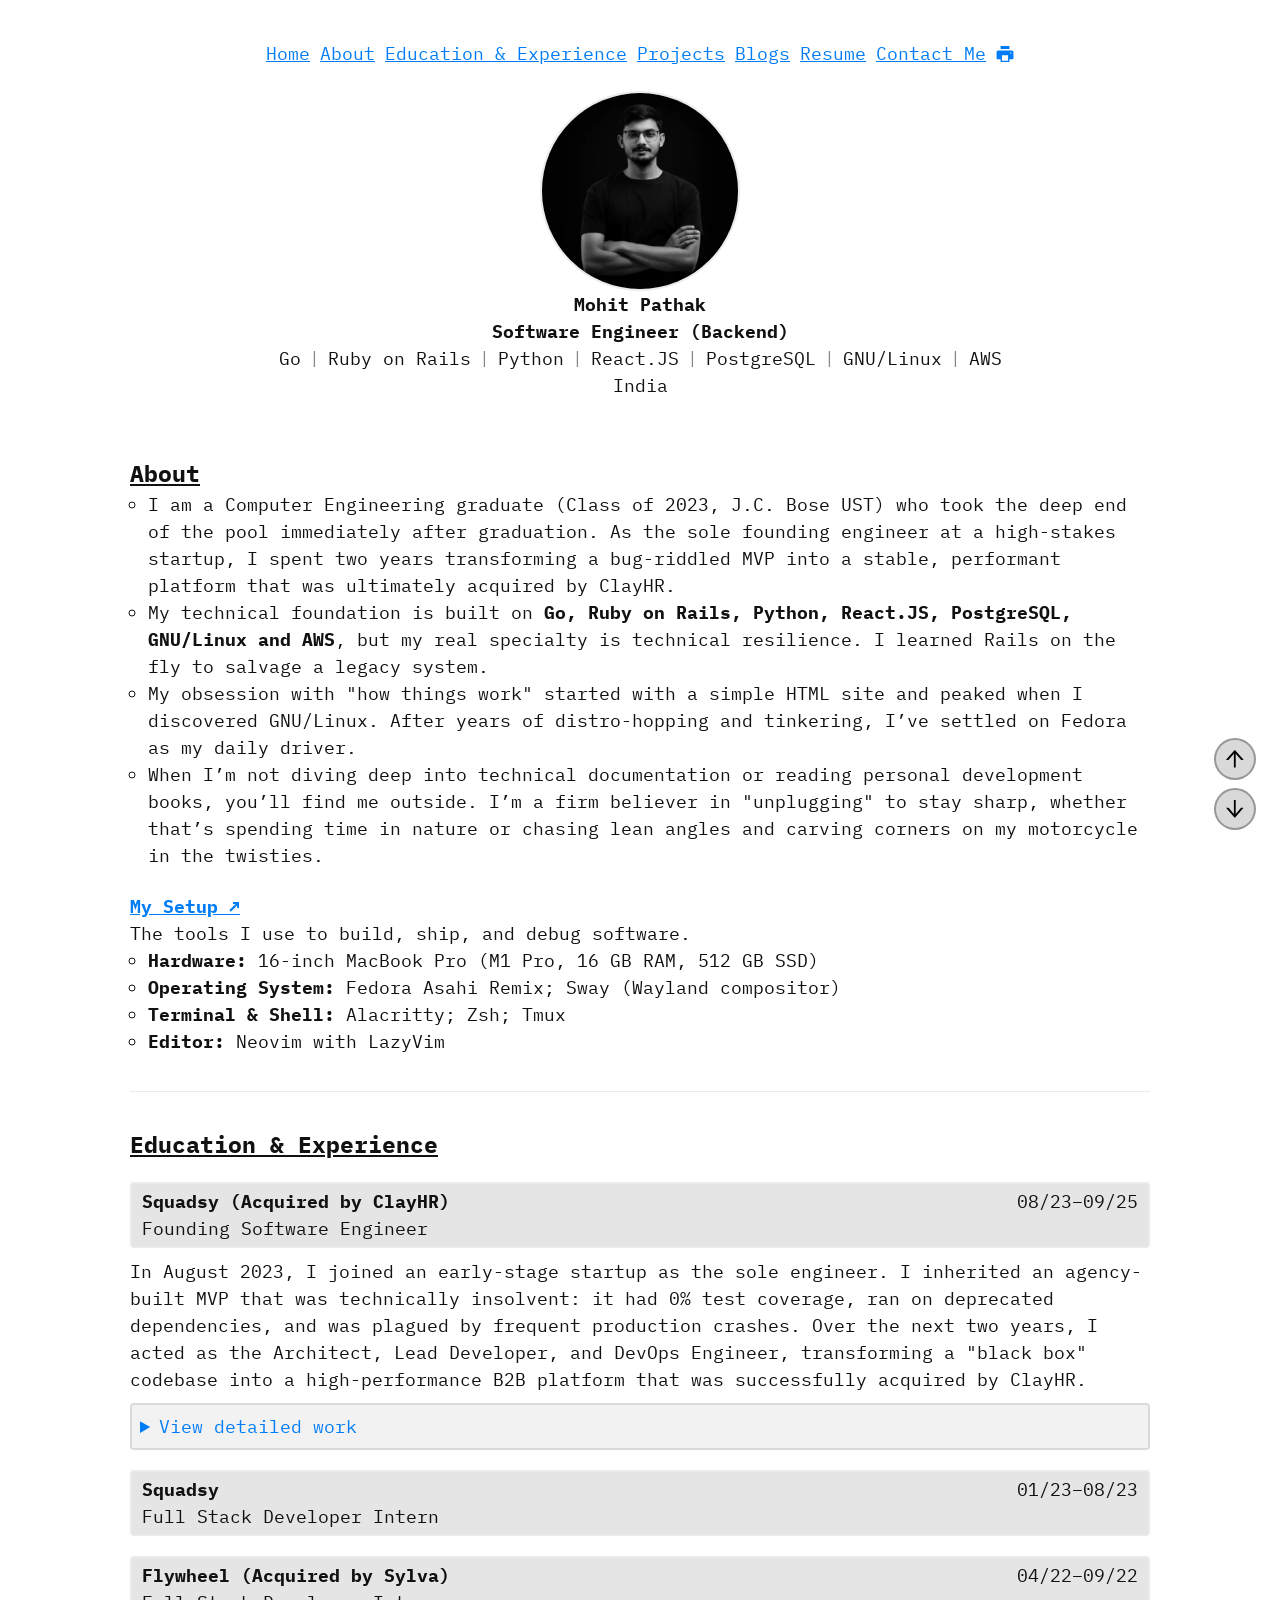
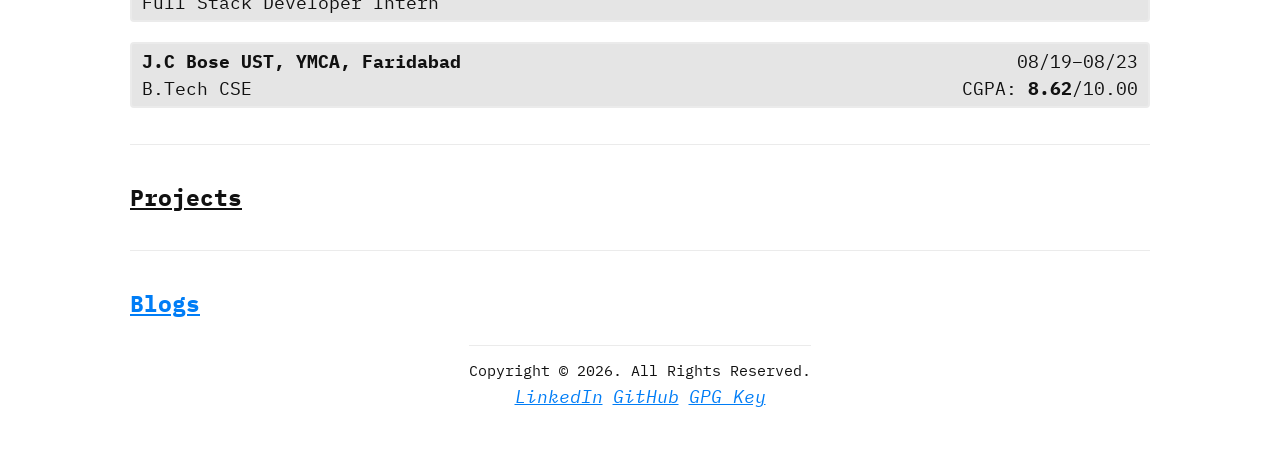
==== public/index.html @ 1396ed78 "feat: improve project structure" ====
<!doctype html>
<html lang="en">
  <head>
    <meta charset="UTF-8" />
    <meta name="viewport" content="width=device-width, initial-scale=1" />
    <title>Mohit Pathak | Backend Software Engineer</title>
    <meta
      name="description"
      content="Mohit Pathak is a Backend Software Engineer with 2.5 years of experience in Go, Ruby on Rails, PostgreSQL, AWS, and Docker. Based in India."
    />
    <meta
      name="keywords"
      content="Mohit Pathak, Backend Engineer, Software Engineer, Go, Golang, Ruby on Rails, PostgreSQL, Docker, AWS, Linux, India"
    />
    <meta name="author" content="Mohit Pathak" />
    <meta name="robots" content="index, follow" />
    <link rel="canonical" href="https://itspmohit.github.io" />
    <meta property="og:type" content="profile" />
    <meta
      property="og:title"
      content="Mohit Pathak — Backend Software Engineer"
    />
    <meta
      property="og:description"
      content="Backend Software Engineer with 2.5 years of experience in Go, Ruby on Rails, PostgreSQL, AWS, and Docker."
    />
    <meta property="og:url" content="https://itspmohit.github.io" />
    <meta
      property="og:image"
      content="https://itspmohit.github.io/static/MohitPathak.webp"
    />
    <meta property="og:image:alt" content="Mohit Pathak profile picture" />
    <meta property="og:locale" content="en_IN" />
    <meta property="profile:first_name" content="Mohit" />
    <meta property="profile:last_name" content="Pathak" />
    <!-- ── Twitter/X Card ── -->
    <meta name="twitter:card" content="summary" />
    <meta
      name="twitter:title"
      content="Mohit Pathak — Backend Software Engineer"
    />
    <meta
      name="twitter:description"
      content="Backend Software Engineer with 2.5 years of experience in Go, Ruby on Rails, PostgreSQL, AWS, and Docker."
    />
    <meta
      name="twitter:image"
      content="https://itspmohit.github.io/static/MohitPathak.webp"
    />
    <meta name="twitter:image:alt" content="Mohit Pathak profile picture" />
    <!-- ── Structured Data (JSON-LD) ── -->
    <script type="application/ld+json">
      {
        "@context": "https://schema.org",
        "@type": "Person",
        "name": "Mohit Pathak",
        "jobTitle": "Software Engineer",
        "description": "Backend Software Engineer with 2.5 years of experience in Go, Ruby on Rails, PostgreSQL, AWS, and Docker.",
        "url": "https://itspmohit.github.io",
        "image": "https://itspmohit.github.io/static/MohitPathak.webp",
        "email": "pmohit.dev@proton.me",
        "nationality": "IN",
        "knowsAbout": [
          "Go",
          "Ruby on Rails",
          "PostgreSQL",
          "Docker",
          "AWS",
          "Linux",
          "Python"
        ],
        "sameAs": [
          "https://linkedin.com/in/itspmohit",
          "https://github.com/itspmohit"
        ]
      }
    </script>
    <link href="css/style.css" rel="stylesheet" />
    <link rel="preconnect" href="https://fonts.googleapis.com" />
    <link rel="preconnect" href="https://fonts.gstatic.com" crossorigin />
    <link
      href="https://fonts.googleapis.com/css2?family=IBM+Plex+Mono:ital,wght@0,100;0,200;0,300;0,400;0,500;0,600;0,700;1,100;1,200;1,300;1,400;1,500;1,600;1,700&display=swap"
      rel="stylesheet"
    />
    <link rel="icon" href="static/favicon/favicon.ico" sizes="any" />
    <link
      rel="icon"
      type="image/webp"
      sizes="32x32"
      href="static/favicon/favicon-32x32.webp"
    />
    <link
      rel="icon"
      type="image/webp"
      sizes="16x16"
      href="static/favicon/favicon-16x16.webp"
    />
    <link rel="apple-touch-icon" href="static/favicon/apple-touch-icon.webp" />
    <link rel="manifest" href="static/favicon/site.webmanifest" />
  </head>
  <body>
    <header id="header">
      <nav aria-label="Main navigation">
        <ul role="list" class="navigation-list">
          <li><a href="#">Home</a></li>
          <li><a href="#about-me">About</a></li>
          <li>
            <a href="#education-and-experience">Education &amp; Experience</a>
          </li>
          <li><a href="#projects">Projects</a></li>
          <li><a href="#blogs">Blogs</a></li>
          <li>
            <a
              href="https://pmohit.s.gy/resume"
              target="_blank"
              rel="noopener noreferrer"
              >Resume</a
            >
          </li>
          <li>
            <a
              href="mailto:pmohit.dev@proton.me?subject=Let%27s%20Build%20Something%20Interesting"
              target="_blank"
              rel="noopener noreferrer"
              >Contact Me</a
            >
          </li>
          <li id="print-btn-parent">
            <button
              id="print-btn"
              onclick="
                document
                  .querySelectorAll('details.work-details')
                  .forEach((d) => {
                    d.dataset.wasOpen = d.open;
                    d.open = true;
                  });
                window.print();
              "
              aria-label="Print page"
              title="Print"
            >
              <svg
                viewBox="64 64 896 896"
                focusable="false"
                data-icon="printer"
                width="1em"
                height="1em"
                fill="currentColor"
                aria-hidden="true"
              >
                <path
                  d="M732 120c0-4.4-3.6-8-8-8H300c-4.4 0-8 3.6-8 8v148h440V120zm120 212H172c-44.2 0-80 35.8-80 80v328c0 17.7 14.3 32 32 32h168v132c0 4.4 3.6 8 8 8h424c4.4 0 8-3.6 8-8V772h168c17.7 0 32-14.3 32-32V412c0-44.2-35.8-80-80-80zM664 844H360V568h304v276zm164-360c0 4.4-3.6 8-8 8h-40c-4.4 0-8-3.6-8-8v-40c0-4.4 3.6-8 8-8h40c4.4 0 8 3.6 8 8v40z"
                ></path>
              </svg>
            </button>
          </li>
        </ul>
      </nav>
      <div class="scroll-btns" aria-label="Page navigation">
        <a href="#header" title="Go to top" aria-label="Go to top">
          <svg
            viewBox="64 64 896 896"
            focusable="false"
            data-icon="arrow-up"
            width="1em"
            height="1em"
            fill="currentColor"
            aria-hidden="true"
          >
            <path
              d="M868 545.5L536.1 163a31.96 31.96 0 00-48.3 0L156 545.5a7.97 7.97 0 006 13.2h81c4.6 0 9-2 12.1-5.5L474 300.9V864c0 4.4 3.6 8 8 8h60c4.4 0 8-3.6 8-8V300.9l218.9 252.3c3 3.5 7.4 5.5 12.1 5.5h81c6.8 0 10.5-8 6-13.2z"
            ></path>
          </svg>
        </a>
        <a href="#footer" title="Go to bottom" aria-label="Go to bottom">
          <svg
            viewBox="64 64 896 896"
            focusable="false"
            data-icon="arrow-down"
            width="1em"
            height="1em"
            fill="currentColor"
            aria-hidden="true"
          >
            <path
              d="M862 465.3h-81c-4.6 0-9 2-12.1 5.5L550 723.1V160c0-4.4-3.6-8-8-8h-60c-4.4 0-8 3.6-8 8v563.1L255.1 470.8c-3-3.5-7.4-5.5-12.1-5.5h-81c-6.8 0-10.5 8.1-6 13.2L487.9 861a31.96 31.96 0 0048.3 0L868 478.5c4.5-5.2.8-13.2-6-13.2z"
            ></path>
          </svg>
        </a>
      </div>
      <section class="hello" aria-label="Profile introduction">
        <img
          src="static/img/MohitPathak.webp"
          id="profile-picture"
          alt="Mohit Pathak profile picture"
          height="200px"
          width="200px"
        />
        <div class="designation">
          <p id="name"><strong>Mohit Pathak</strong></p>
          <p><strong>Software Engineer (Backend)</strong></p>
          <ul role="list" class="technology-list">
            <li>Go</li>
            <li>Ruby on Rails</li>
            <li>Python</li>
            <li>React.JS</li>
            <li>PostgreSQL</li>
            <li>GNU/Linux</li>
            <li>AWS</li>
          </ul>
          <p>India</p>
        </div>
      </section>
    </header>
    <main>
      <section id="about-me" aria-labelledby="about-heading">
        <h2 id="about-heading">About</h2>
        <ul role="list" class="content-list">
          <li>
            I am a Computer Engineering graduate (Class of 2023, J.C. Bose UST)
            who took the deep end of the pool immediately after graduation. As
            the sole founding engineer at a high-stakes startup, I spent two
            years transforming a bug-riddled MVP into a stable, performant
            platform that was ultimately acquired by ClayHR.
          </li>
          <li>
            My technical foundation is built on
            <strong
              >Go, Ruby on Rails, Python, React.JS, PostgreSQL, GNU/Linux and
              AWS</strong
            >, but my real specialty is technical resilience. I learned Rails on
            the fly to salvage a legacy system.
          </li>
          <li>
            My obsession with "how things work" started with a simple HTML site
            and peaked when I discovered GNU/Linux. After years of
            distro-hopping and tinkering, I’ve settled on Fedora as my daily
            driver.
          </li>
          <li>
            When I’m not diving deep into technical documentation or reading
            personal development books, you’ll find me outside. I’m a firm
            believer in "unplugging" to stay sharp, whether that’s spending time
            in nature or chasing lean angles and carving corners on my
            motorcycle in the twisties.
          </li>
        </ul>
        <section id="my-setup" aria-labelledby="my-setup-heading">
          <h3 id="my-setup-heading">
            <a
              href="https://github.com/itspmohit/dotfiles"
              target="_blank"
              rel="noopener noreferrer"
            >
              My Setup ↗
            </a>
          </h3>

          <p>The tools I use to build, ship, and debug software.</p>

          <ul role="list" class="content-list">
            <li>
              <strong>Hardware:</strong> 16-inch MacBook Pro (M1 Pro, 16 GB RAM,
              512 GB SSD)
            </li>
            <li>
              <strong>Operating System:</strong> Fedora Asahi Remix; Sway
              (Wayland compositor)
            </li>
            <li><strong>Terminal &amp; Shell:</strong> Alacritty; Zsh; Tmux</li>
            <li><strong>Editor:</strong> Neovim with LazyVim</li>
          </ul>
        </section>
      </section>
      <hr />
      <section id="education-and-experience" aria-labelledby="edu-heading">
        <h2 id="edu-heading">Education &amp; Experience</h2>
        <ul role="list" class="content-list organization-list">
          <li>
            <article aria-labelledby="fte-job1">
              <header class="parent-row">
                <div class="organization row">
                  <h3 id="fte-job1" class="col-1">
                    Squadsy (Acquired by ClayHR)
                  </h3>
                  <time datetime="2023-08/2025-09" class="col-2 align-right"
                    >08/23–09/25</time
                  >
                </div>
                <div class="role row">
                  <p class="col-1">Founding Software Engineer</p>
                </div>
              </header>
              <p class="work-summary">
                In August 2023, I joined an early-stage startup as the sole
                engineer. I inherited an agency-built MVP that was technically
                insolvent: it had 0% test coverage, ran on deprecated
                dependencies, and was plagued by frequent production crashes.
                Over the next two years, I acted as the Architect, Lead
                Developer, and DevOps Engineer, transforming a "black box"
                codebase into a high-performance B2B platform that was
                successfully acquired by ClayHR.
              </p>
              <details class="work-details">
                <summary>View detailed work</summary>
                <section
                  class="work-category"
                  aria-labelledby="The Technical Rescue: Zero to Production"
                >
                  <h4 id="The Technical Rescue: Zero to Production">
                    The Technical Rescue: Zero to Production
                  </h4>
                  <p>
                    When I started, I had never used Ruby on Rails. Within
                    weeks, I had self-taught the framework, stabilized the
                    existing features, and began shipping critical updates. I
                    transitioned the company from a "firefighting" culture to a
                    stable, scalable engineering environment by:
                  </p>
                  <ul role="list" class="work-info-list">
                    <li>
                      <b>Dockerizing the Environment:</b> I containerized the
                      legacy stack to eliminate environment parity issues and
                      created a repeatable, reliable build process.
                    </li>
                    <li>
                      <b>Proactive Observability:</b> I implemented a
                      centralized error-handling suite using Bugsnag and Slack,
                      building a real-time alerting pipeline that allowed us to
                      resolve production issues before they impacted our
                      enterprise clients.
                    </li>
                  </ul>
                </section>
                <section
                  class="work-category"
                  aria-labelledby="Core Product: The Automation & Analytics Engine"
                >
                  <h4 id="Core Product: The Automation & Analytics Engine">
                    Core Product: The Automation & Analytics Engine
                  </h4>
                  I owned the full lifecycle of our core product features,
                  ensuring they were robust enough for enterprise HR
                  departments.
                  <ul role="list" class="work-info-list">
                    <li>
                      <b>The "Journey" Builder:</b> Architected a flexible
                      automation engine that allowed HR leaders to trigger
                      complex employee workflows based on dynamic HRIS data
                      (birthdays, tenure, or role changes).
                    </li>
                    <li>
                      <b>Enterprise Integrations:</b> Overhauled our OAuth 2.0
                      flows and built an event-driven ingestion pipeline for
                      bulk HRIS data. This ensured secure, high-speed syncing
                      with third-party platforms like Slack, Twilio, and
                      Merge.dev.
                    </li>
                    <li>
                      <b>Business Intelligence Suite:</b> I designed a
                      proprietary analytics engine from scratch. It didn’t just
                      track opens and clicks; I engineered a custom query layer
                      that allowed users to perform multi-dimensional
                      segmentation—filtering engagement trends by department,
                      job role, and location to derive actual employee
                      sentiment.
                    </li>
                  </ul>
                </section>
                <section
                  class="work-category"
                  aria-labelledby="Performance Engineering at Scale"
                >
                  <h4 id="Performance Engineering at Scale">
                    Performance Engineering at Scale
                  </h4>
                  <p>
                    As our B2B client base grew, the initial architecture hit a
                    ceiling. I led a deep-dive refactoring of the data layer to
                    support enterprise-grade datasets:
                  </p>
                  <ul role="list" class="work-info-list">
                    <li>
                      <b>300x Latency Reduction:</b> By optimizing SQL
                      generation and implementing advanced indexing, I reduced
                      response times for high-load filtering queries by
                      <strong>300x</strong>.
                    </li>
                    <li>
                      <b>Baseline Improvements:</b> Achieved a
                      <strong>20x</strong> speed increase across general system
                      queries, ensuring a lag-free experience for managers
                      handling 10,000+ employee records.
                    </li>
                    <li>
                      <b>Reliability:</b> Implemented a leaky-bucket
                      rate-limiting algorithm and background job throttling to
                      protect our infrastructure from external API spikes and
                      webhook floods.
                    </li>
                  </ul>
                </section>
                <section
                  class="work-category"
                  aria-labelledby="DevOps & Infrastructure"
                >
                  <h4 id="DevOps & Infrastructure">DevOps & Infrastructure</h4>
                  <p>
                    I managed the company’s entire AWS footprint, treating
                    infrastructure as a first-class citizen:
                  </p>
                  <ul role="list" class="work-info-list">
                    <li>
                      <b>50% Cost Reduction:</b> Conducted a comprehensive audit
                      of our cloud spend. By migrating deprecated RDS instances
                      and right-sizing our EC2 fleet, I slashed the monthly
                      infrastructure bill by half while simultaneously improving
                      system throughput.
                    </li>
                    <li>
                      <b>Zero-Downtime Deployments:</b> Migrated the stack to
                      AWS Elastic Beanstalk with rolling updates. I implemented
                      graceful shutdown protocols to ensure that no background
                      jobs or data transactions were lost during deployments.
                    </li>
                  </ul>
                </section>
                <section
                  class="work-category"
                  aria-labelledby="Acquisition & Transition"
                >
                  <h4 id="Acquisition & Transition">
                    Acquisition & Transition
                  </h4>
                  <ul role="list" class="work-info-list">
                    <li>
                      My work directly contributed to the
                      <strong>company's acquisition by ClayHR</strong>. I was
                      offered a Full-Time Equivalent (FTE) position to lead the
                      transition but chose to pursue new challenges as a
                      generalist engineer.
                    </li>
                  </ul>
                </section>
              </details>
            </article>
          </li>
          <li>
            <article aria-labelledby="internship-2">
              <header class="parent-row">
                <div class="organization row">
                  <h3 id="internship-2" class="col-1">Squadsy</h3>
                  <time datetime="2023-01/2023-08" class="col-2 align-right"
                    >01/23–08/23</time
                  >
                </div>
                <div class="role row">
                  <p class="col-1">Full Stack Developer Intern</p>
                </div>
              </header>
              <p class="work-summary">
                <!-- </p> -->
                <!-- <details class="work-details"> -->
                <!-- 	<summary>View detailed work</summary> -->
                <!---->
                <!-- 	<section class="work-category" aria-labelledby="Technical Leadership & Product Delivery"> -->
                <!-- 		<h4 id="Technical Leadership & Product Delivery">Technical Leadership & Product Delivery</h4> -->
                <!-- 		<ul role="list" class="work-info-list"> -->
                <!-- 			<li> -->
                <!-- 			</li> -->
                <!-- 			<li> -->
                <!-- 			</li> -->
                <!-- 			<li> -->
                <!-- 			</li> -->
                <!-- 		</ul> -->
                <!-- 	</section> -->
                <!-- </details> -->
              </p>
            </article>
          </li>
          <li>
            <article aria-labelledby="internship-1">
              <header class="parent-row">
                <div class="organization row">
                  <h3 id="internship-1" class="col-1">
                    Flywheel (Acquired by Sylva)
                  </h3>
                  <time datetime="2022-04/2022-09" class="col-2 align-right"
                    >04/22–09/22</time
                  >
                </div>
                <div class="role row">
                  <p class="col-1">Full Stack Developer Intern</p>
                </div>
              </header>
            </article>
          </li>
          <li>
            <article aria-labelledby="btech-degree">
              <header class="parent-row">
                <div class="institution-row row">
                  <h3 id="btech-degree" class="col-1">
                    J.C Bose UST, YMCA, Faridabad
                  </h3>
                  <time datetime="2019-08/2023-08" class="col-2 align-right"
                    >08/19–08/23</time
                  >
                </div>
                <div class="degree-row row">
                  <p class="col-1">B.Tech CSE</p>
                  <p class="col-2 align-right">
                    CGPA: <strong>8.62</strong>/10.00
                  </p>
                </div>
              </header>
            </article>
          </li>
        </ul>
      </section>
      <hr />
      <section id="projects" aria-labelledby="projects-heading">
        <h2 id="projects-heading">Projects</h2>
        <ul role="list" class="content-list"></ul>
      </section>
      <hr />
      <section id="blogs" aria-labelledby="blogs-heading">
        <a href="blogs/interview_prep_guide.html">
          <h2 id="blogs-heading">Blogs</h2>
        </a>
        <ul role="list" class="content-list"></ul>
      </section>
    </main>
    <footer id="footer">
      <p id="copyright-text">
        <small>Copyright &copy; 2026. All Rights Reserved.</small>
      </p>
      <address>
        <ul role="list" class="footer-container">
          <li class="print-only-links">
            <a
              target="_blank"
              href="https://pmohit.s.gy/resume"
              rel="noopener noreferrer"
              >Resume</a
            >
          </li>
          <li class="print-only-links">
            <a
              target="_blank"
              href="mailto:pmohit.dev@proton.me?subject=Let%27s%20Build%20Something%20Interesting"
              rel="noopener noreferrer"
              >Contact Me</a
            >
          </li>
          <li>
            <a
              target="_blank"
              href="https://linkedin.com/in/itspmohit"
              rel="noopener noreferrer"
              >LinkedIn</a
            >
          </li>
          <li>
            <a
              target="_blank"
              href="https://github.com/itspmohit"
              rel="noopener noreferrer"
              >GitHub</a
            >
          </li>
          <li>
            <a
              target="_blank"
              href="https://keys.openpgp.org/search?q=pmohit.dev%40proton.me"
              rel="noopener noreferrer"
              >GPG Key</a
            >
          </li>
        </ul>
      </address>
    </footer>
  </body>
</html>
---- public/css/style.css ----
/* CSS style reset */

/* 1. Use a more-intuitive box-sizing model */

*,
*::before,
*::after {
  box-sizing: border-box;
}

/* 2. Remove default margin */

*:not(dialog) {
  margin: 0;
}

/* 3. Enable keyword animations */

@media (prefers-reduced-motion: no-preference) {
  html {
    interpolate-size: allow-keywords;
  }
}

body {
  /* 4. Add accessible line-height */
  line-height: 1.5;
  /* 5. Improve text rendering */
  -webkit-font-smoothing: antialiased;
}

/* 6. Improve media defaults */

img,
picture,
video,
canvas,
svg {
  display: block;
  max-width: 100%;
}

/* 7. Inherit fonts for form controls */

input,
button,
textarea,
select {
  font: inherit;
}

/* 8. Avoid text overflows */

p,
h1,
h2,
h3,
h4,
h5,
h6 {
  overflow-wrap: break-word;
}

/* 9. Improve line wrapping */

p {
  text-wrap: pretty;
}

h1,
h2,
h3,
h4,
h5,
h6 {
  text-wrap: balance;
}

/* 10. Create a root stacking context */

#root,
#__next {
  isolation: isolate;
}

/* ========== */

:root {
  --bg: #ffffff;
  --text: #111111;
  --link: #007df6;
  --link-visited: purple;
  --link-hover: #ff4500;
  --border-color: #ebebeb;
  --scroll-btn-color: black;
  --scroll-btn-bg-color: rgba(0, 0, 0, 0.15);
  --scroll-btn-border-color: rgba(0, 0, 0, 0.3);
  --scroll-btn-box-shadow: rgba(255, 255, 255, 0.15);
  --scroll-btn-bg-color-hover: rgba(0, 0, 0, 0.25);
  --heading-bg-color: rgba(0, 0, 0, 0.1);
  --details-bg-color-close: rgba(0, 0, 0, 0.05);
  --details-bg-color-open: rgba(0, 0, 0, 0.1);
  --text-underline-color: rgba(0, 0, 0, 0);
}

@media (prefers-color-scheme: dark) {
  :root {
    --bg: #000c0c;
    --text: #a2a2a2;
    --link: #009933;
    --link-visited: #f77c00;
    --link-hover: #ff9933;
    --border-color: #2e2e2e;
    --scroll-btn-color: #a2a2a2;
    --scroll-btn-bg-color: rgba(255, 255, 255, 0.15);
    --scroll-btn-border-color: rgba(255, 255, 255, 0.3);
    --scroll-btn-box-shadow: rgba(0, 0, 0, 0.15);
    --scroll-btn-bg-color-hover: rgba(255, 255, 255, 0.25);
    --heading-bg-color: rgba(255, 255, 255, 0.075);
    --details-bg-color-close: rgba(0, 0, 0, 0);
    --details-bg-color-open: rgba(255, 255, 255, 0.1);
    --text-underline-color: #ffff00;
  }
}

body {
  background-color: var(--bg);
  color: var(--text);
}

a:link {
  color: var(--link);
}

a:visited {
  color: var(--link-visited);
}

a:hover {
  color: var(--link-hover);
}

html {
  font-family: "IBM Plex Mono";
  font-size: clamp(14px, 1.5vw, 18px);
  display: flex;
  justify-content: center;
  scroll-behavior: smooth;
}

body {
  display: flex;
  flex-direction: column;
  align-content: center;
  justify-content: center;
  align-items: center;
  padding: clamp(20px, 4vw, 40px);
  width: min(100%, 100ch);
  transition:
    background-color 0.3s,
    color 0.3s;
}

h1 {
  font-size: 1.5rem;
}

h2 {
  font-size: 1.25rem;
  text-decoration: underline;
}

h3 {
  font-size: 1rem;
}

h4 {
  font-size: 1rem;
}

ul {
  margin: 0;
  padding: 0;
}

li {
  list-style-type: none;
}

section {
  margin: 24px 0;
}

article {
  margin: 20px 0;
  /* border: 2px solid var(--border-color); */
  /* padding: 10px; */
  /* border-radius: 2px; */
}

article header {
  margin-bottom: 10px;
  border: 2px solid var(--border-color);
  border-radius: 4px;
  padding: 4px 10px;
  background-color: var(--heading-bg-color);
}

time {
  text-align: right;
}

/* hr { */
/* 	border: 0; */
/* 	border-bottom: 1px solid var(--border-color); */
/* } */

hr {
  border: none;
  border-top: 1px solid var(--border-color);
  margin: 2rem 0;
}

section:target {
  scroll-margin-top: 40px;
}

.parent-row {
  display: flex;
  flex-direction: column;
}

.row {
  display: flex;
  align-items: flex-start;
  justify-content: space-between;
}

.col-1 {
  flex: 2;
}

.col-2 {
  flex: 2;
}

.navigation-list {
  display: flex;
  flex-direction: row;
  flex-wrap: wrap;
  justify-content: center;
  align-items: center;
  gap: 10px;
}

.technology-list {
  display: flex;
  gap: 4px 0;
  align-content: center;
  justify-content: center;
  align-items: center;
  flex-wrap: wrap;
}

.technology-list li + li::before {
  content: "|";
  padding: 0 8px;
  opacity: 0.5;
}

.content-list {
  margin-left: 1rem;
}

.content-list li {
  list-style-type: circle;
}

.organization-list {
  margin-left: 0;
}

.organization-list li {
  list-style-type: none;
}

.experience-header-list li {
  list-style-type: none;
}

ul.work-info-list {
  margin-left: 1rem;
}

.work-info-list li {
  list-style-type: disc;
}

#header {
  padding-bottom: 10px;
  /* border-bottom: 1px solid var(--border-color); */
}

#footer {
  padding: 10px 0;
  border-top: 1px solid var(--border-color);
}

#footer > p {
  text-align: center;
}

.align-right {
  text-align: right;
}

.footer-container {
  display: flex;
  gap: 10px;
  align-items: center;
  flex-wrap: nowrap;
  align-content: center;
  justify-content: center;
}

#profile-picture {
  height: 200px;
  border-radius: 100%;
  border: 2px solid var(--border-color);
}

.hello {
  display: flex;
  align-content: center;
  justify-content: center;
  align-items: center;
  flex-direction: column;
}

.designation {
  display: flex;
  flex-direction: column;
  align-items: center;
  justify-content: center;
}

.scroll-btns {
  position: fixed;
  bottom: 70px;
  right: 24px;
  display: flex;
  flex-direction: column;
  gap: 8px;
}

.scroll-btns a {
  display: flex;
  align-items: center;
  justify-content: center;
  width: 42px;
  height: 42px;
  border-radius: 50%;
  text-decoration: none;
  font-size: 1.2rem;
  color: var(--scroll-btn-color);
  background-color: var(--scroll-btn-bg-color);
  backdrop-filter: blur(12px) saturate(180%);
  -webkit-backdrop-filter: blur(6px) saturate(180%);
  border: 2px solid var(--scroll-btn-border-color);
  box-shadow: 0 4px 16px var(--scroll-btn-box-shadow);
  -webkit-tap-highlight-color: transparent;
  outline: none;
  user-select: none;
  -webkit-user-select: none;
  transition:
    background-color 0.2s,
    transform 0.2s;
}

.scroll-btns a:hover {
  background-color: var(--scroll-btn-bg-color-hover);
}

#print-btn-parent {
  display: flex;
  align-items: center;
  justify-content: center;
}

#print-btn:hover {
  color: var(--link-hover);
}

#print-btn {
  color: var(--link);
  background: none;
  border: none;
  margin: 0;
  padding: 0;
  cursor: pointer;
}

/* hover for desktop only */

@media (hover: hover) {
  .scroll-btns a:hover {
    transform: scale(1.1);
  }
}

details {
  cursor: pointer;
  margin: 10px 0px;
  background: var(--details-bg-color-close);
  border: 2px solid var(--details-bg-color-open);
  border-radius: 4px;
  padding: 8px;
  -webkit-tap-highlight-color: transparent;
  outline: none;
  user-select: none;
  -webkit-user-select: none;
}

details:open {
  background: var(--details-bg-color-open);
  border: 2px solid var(--border-color);
  border-radius: 4px;
  padding: 8px;
}

details summary {
  color: var(--link);
}

@media print {
  @page {
    margin: 0.5cm;
    size: A4;
  }

  html,
  body {
    width: 100%;
    margin: 0;
    padding: 0 5px;
  }

  #name {
    font-size: 24px;
  }

  nav,
  #profile-picture,
  #copyright-text,
  .scroll-btns,
  #education-and-experience ~ hr,
  #projects,
  #projects ~ hr,
  #blogs,
  #my-setup {
    display: none !important;
  }

  a:visited {
    color: var(--link) !important;
  }

  .print-only-links {
    display: inline-block !important;
  }
}

/* Hide print-only elements on screen */
@media screen {
  .print-only-links {
    display: none;
  }
}
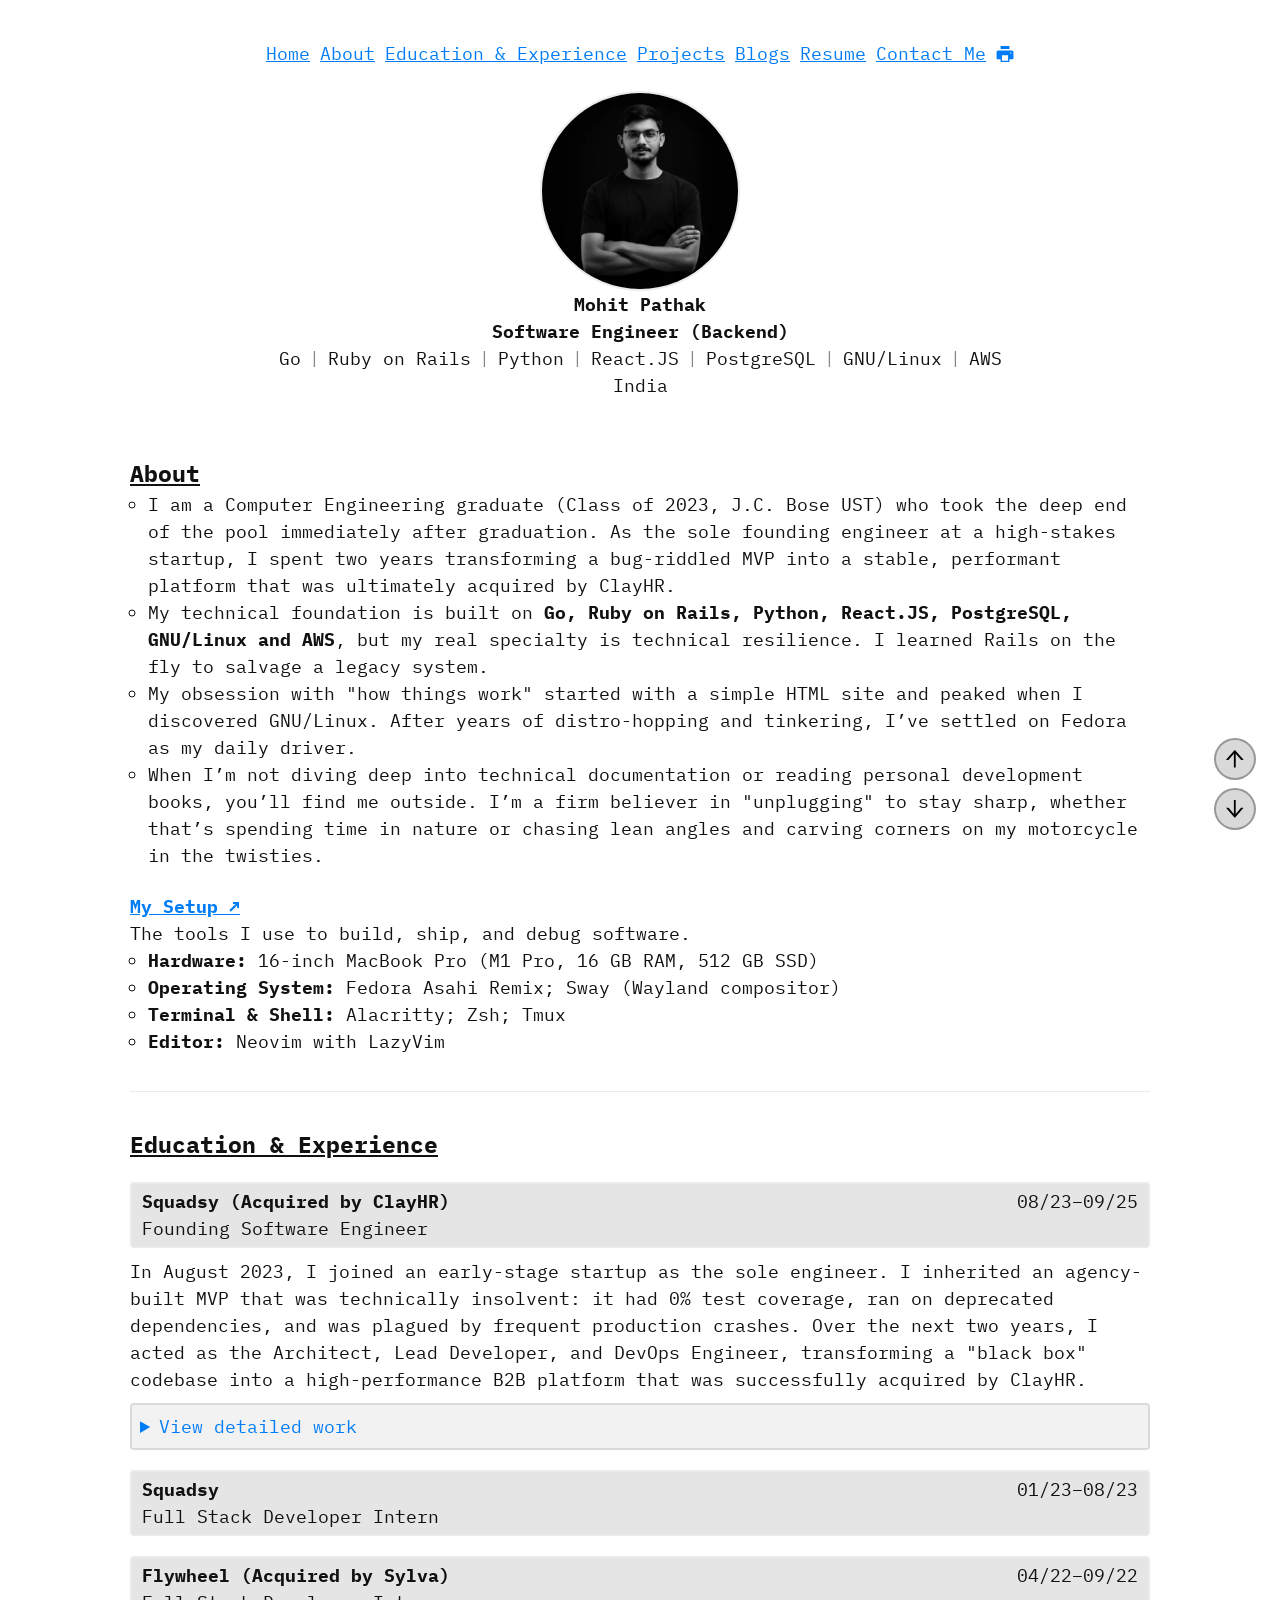
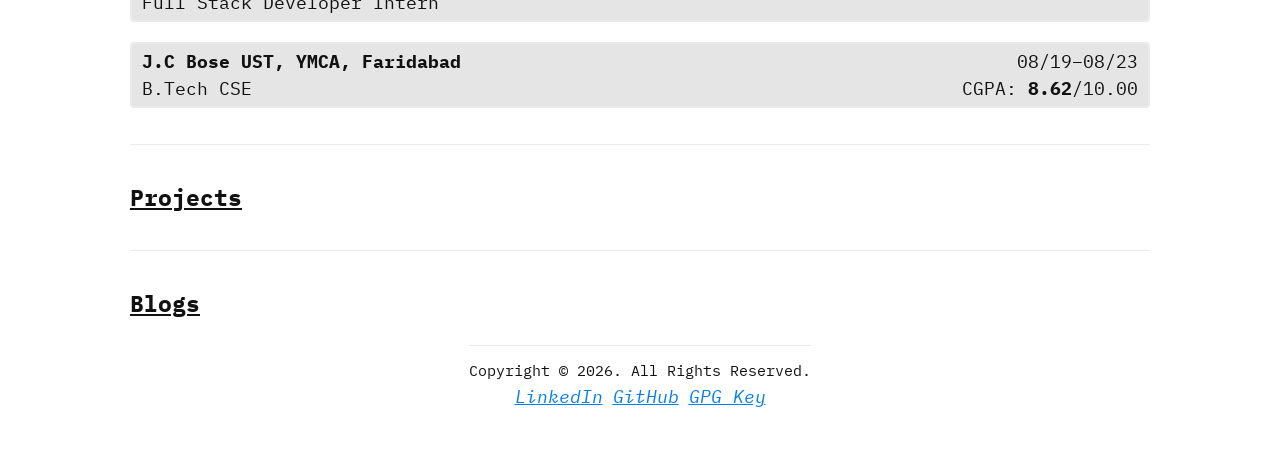
==== commit 55e3be08: "fix:blogs heading" ====
--- a/public/index.html
+++ b/public/index.html
@@ -525,9 +525,7 @@
       </section>
       <hr />
       <section id="blogs" aria-labelledby="blogs-heading">
-        <a href="blogs/interview_prep_guide.html">
-          <h2 id="blogs-heading">Blogs</h2>
-        </a>
+        <h2 id="blogs-heading">Blogs</h2>
         <ul role="list" class="content-list"></ul>
       </section>
     </main>
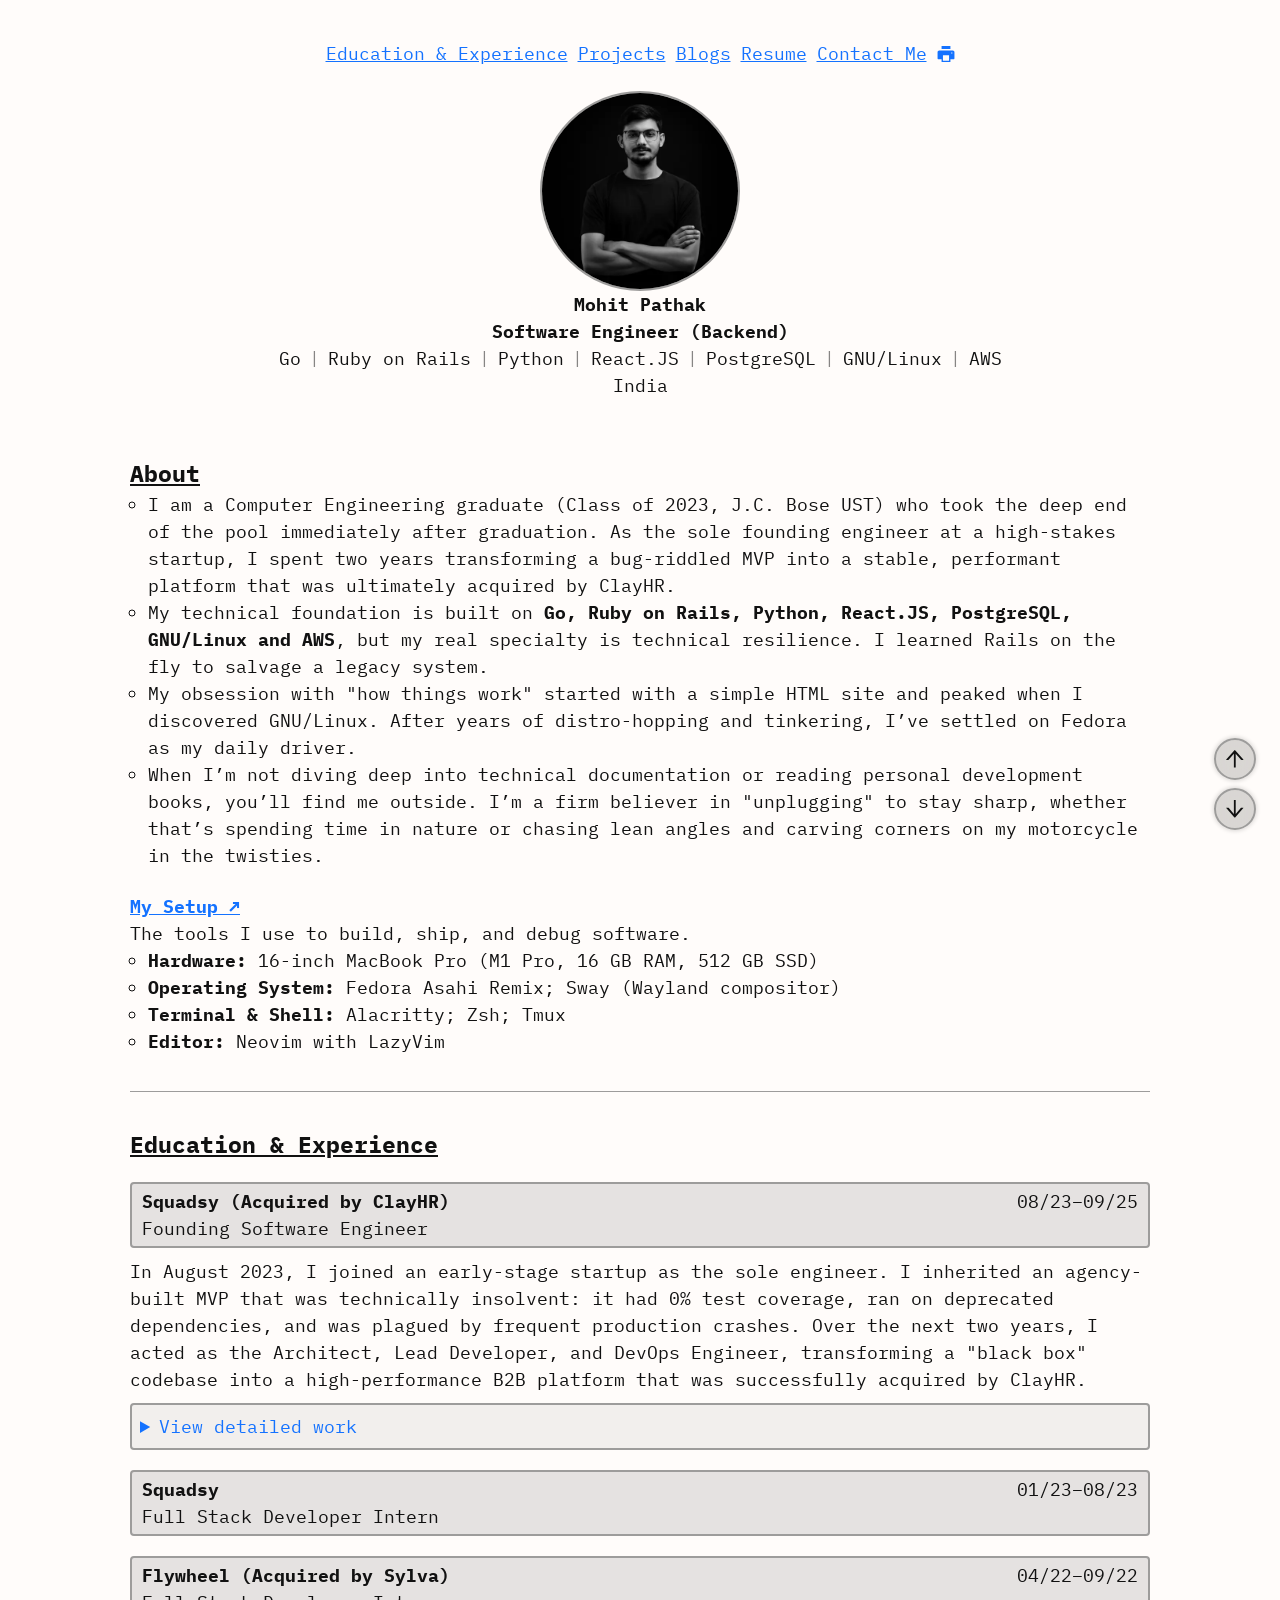
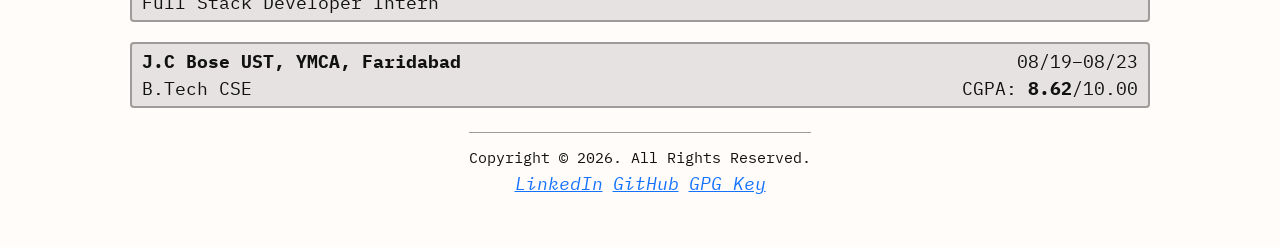
==== commit a6d04bdc: "feat: cleanup nav" ====
--- a/public/index.html
+++ b/public/index.html
@@ -102,13 +102,11 @@
     <header id="header">
       <nav aria-label="Main navigation">
         <ul role="list" class="navigation-list">
-          <li><a href="#">Home</a></li>
-          <li><a href="#about-me">About</a></li>
           <li>
             <a href="#education-and-experience">Education &amp; Experience</a>
           </li>
-          <li><a href="#projects">Projects</a></li>
-          <li><a href="#blogs">Blogs</a></li>
+          <li><a href="projects/">Projects</a></li>
+          <li><a href="blogs/">Blogs</a></li>
           <li>
             <a
               href="https://pmohit.s.gy/resume"
@@ -518,16 +516,6 @@
           </li>
         </ul>
       </section>
-      <hr />
-      <section id="projects" aria-labelledby="projects-heading">
-        <h2 id="projects-heading">Projects</h2>
-        <ul role="list" class="content-list"></ul>
-      </section>
-      <hr />
-      <section id="blogs" aria-labelledby="blogs-heading">
-        <h2 id="blogs-heading">Blogs</h2>
-        <ul role="list" class="content-list"></ul>
-      </section>
     </main>
     <footer id="footer">
       <p id="copyright-text">
--- a/public/css/style.css
+++ b/public/css/style.css
@@ -86,20 +86,20 @@
 /* ========== */
 
 :root {
-  --bg: #ffffff;
+  --bg: #fffcfa;
   --text: #111111;
-  --link: #007df6;
-  --link-visited: purple;
+  --link: #1472ff;
+  --link-visited: #1472ff;
   --link-hover: #ff4500;
-  --border-color: #ebebeb;
-  --scroll-btn-color: black;
+  --border-color: #9d9c9b;
+  --scroll-btn-color: var(--text);
   --scroll-btn-bg-color: rgba(0, 0, 0, 0.15);
-  --scroll-btn-border-color: rgba(0, 0, 0, 0.3);
-  --scroll-btn-box-shadow: rgba(255, 255, 255, 0.15);
-  --scroll-btn-bg-color-hover: rgba(0, 0, 0, 0.25);
+  --scroll-btn-bg-color-hover: rgba(0, 0, 0, 0.15);
+  --scroll-btn-box-shadow: rgba(0, 0, 0, 0.15);
+  --scroll-btn-border-color: var(--border-color);
   --heading-bg-color: rgba(0, 0, 0, 0.1);
   --details-bg-color-close: rgba(0, 0, 0, 0.05);
-  --details-bg-color-open: rgba(0, 0, 0, 0.1);
+  --details-bg-color-open: var(--heading-bg-color);
   --text-underline-color: rgba(0, 0, 0, 0);
 }
 
@@ -108,18 +108,18 @@
     --bg: #000c0c;
     --text: #a2a2a2;
     --link: #009933;
-    --link-visited: #f77c00;
+    --link-visited: #009933;
     --link-hover: #ff9933;
     --border-color: #2e2e2e;
-    --scroll-btn-color: #a2a2a2;
+    --scroll-btn-color: var(--text);
     --scroll-btn-bg-color: rgba(255, 255, 255, 0.15);
-    --scroll-btn-border-color: rgba(255, 255, 255, 0.3);
-    --scroll-btn-box-shadow: rgba(0, 0, 0, 0.15);
-    --scroll-btn-bg-color-hover: rgba(255, 255, 255, 0.25);
-    --heading-bg-color: rgba(255, 255, 255, 0.075);
-    --details-bg-color-close: rgba(0, 0, 0, 0);
-    --details-bg-color-open: rgba(255, 255, 255, 0.1);
-    --text-underline-color: #ffff00;
+    --scroll-btn-box-shadow: rgba(0, 0, 0, 0);
+    --scroll-btn-bg-color-hover: rgba(255, 255, 255, 0.15);
+    --scroll-btn-border-color: var(--border-color);
+    --heading-bg-color: rgba(255, 255, 255, 0.1);
+    --details-bg-color-close: rgba(255, 255, 255, 0.05);
+    --details-bg-color-open: var(--heading-bg-color);
+    --text-underline-color: rgba(0, 0, 0, 0);
   }
 }
 
@@ -367,7 +367,7 @@
   backdrop-filter: blur(12px) saturate(180%);
   -webkit-backdrop-filter: blur(6px) saturate(180%);
   border: 2px solid var(--scroll-btn-border-color);
-  box-shadow: 0 4px 16px var(--scroll-btn-box-shadow);
+  box-shadow: 0 0 4px 1px var(--scroll-btn-box-shadow);
   -webkit-tap-highlight-color: transparent;
   outline: none;
   user-select: none;
@@ -412,7 +412,7 @@
   cursor: pointer;
   margin: 10px 0px;
   background: var(--details-bg-color-close);
-  border: 2px solid var(--details-bg-color-open);
+  border: 2px solid var(--border-color);
   border-radius: 4px;
   padding: 8px;
   -webkit-tap-highlight-color: transparent;
@@ -440,6 +440,7 @@
 
   html,
   body {
+    background-color: white;
     width: 100%;
     margin: 0;
     padding: 0 5px;
